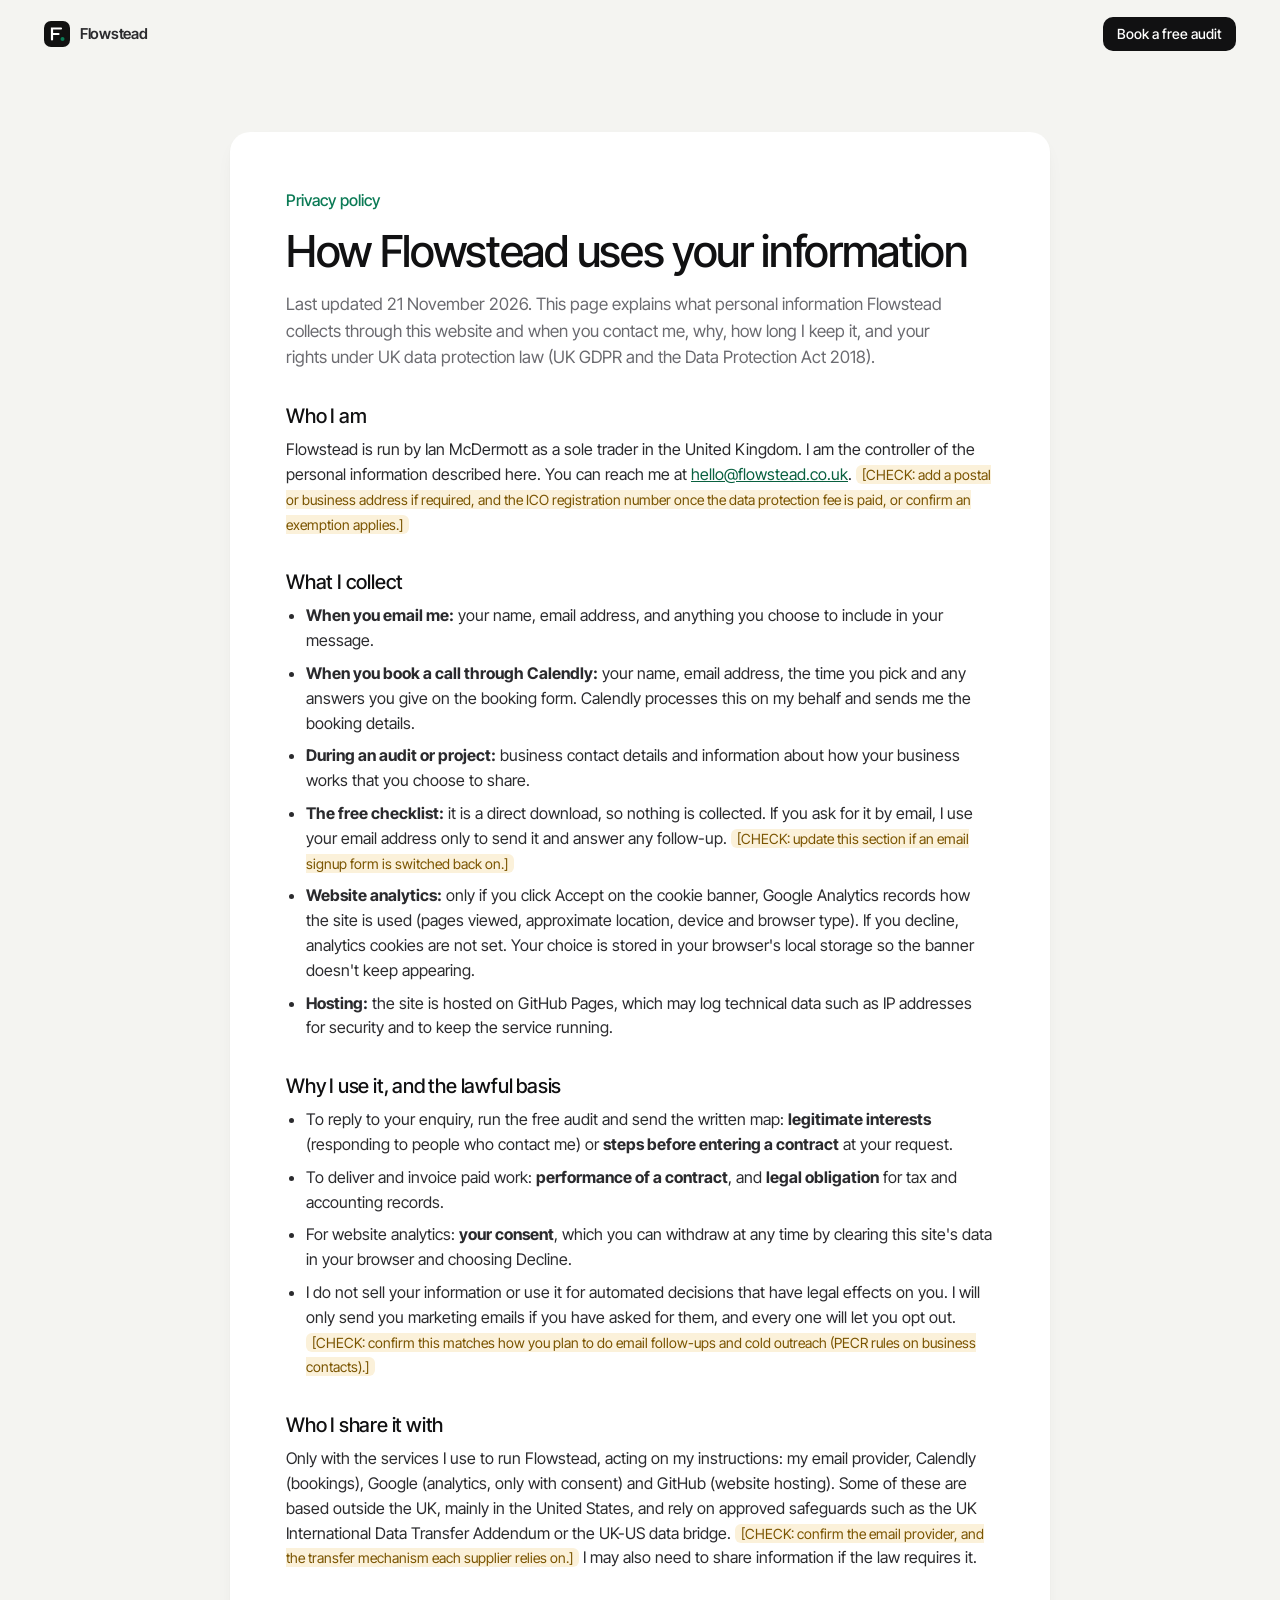
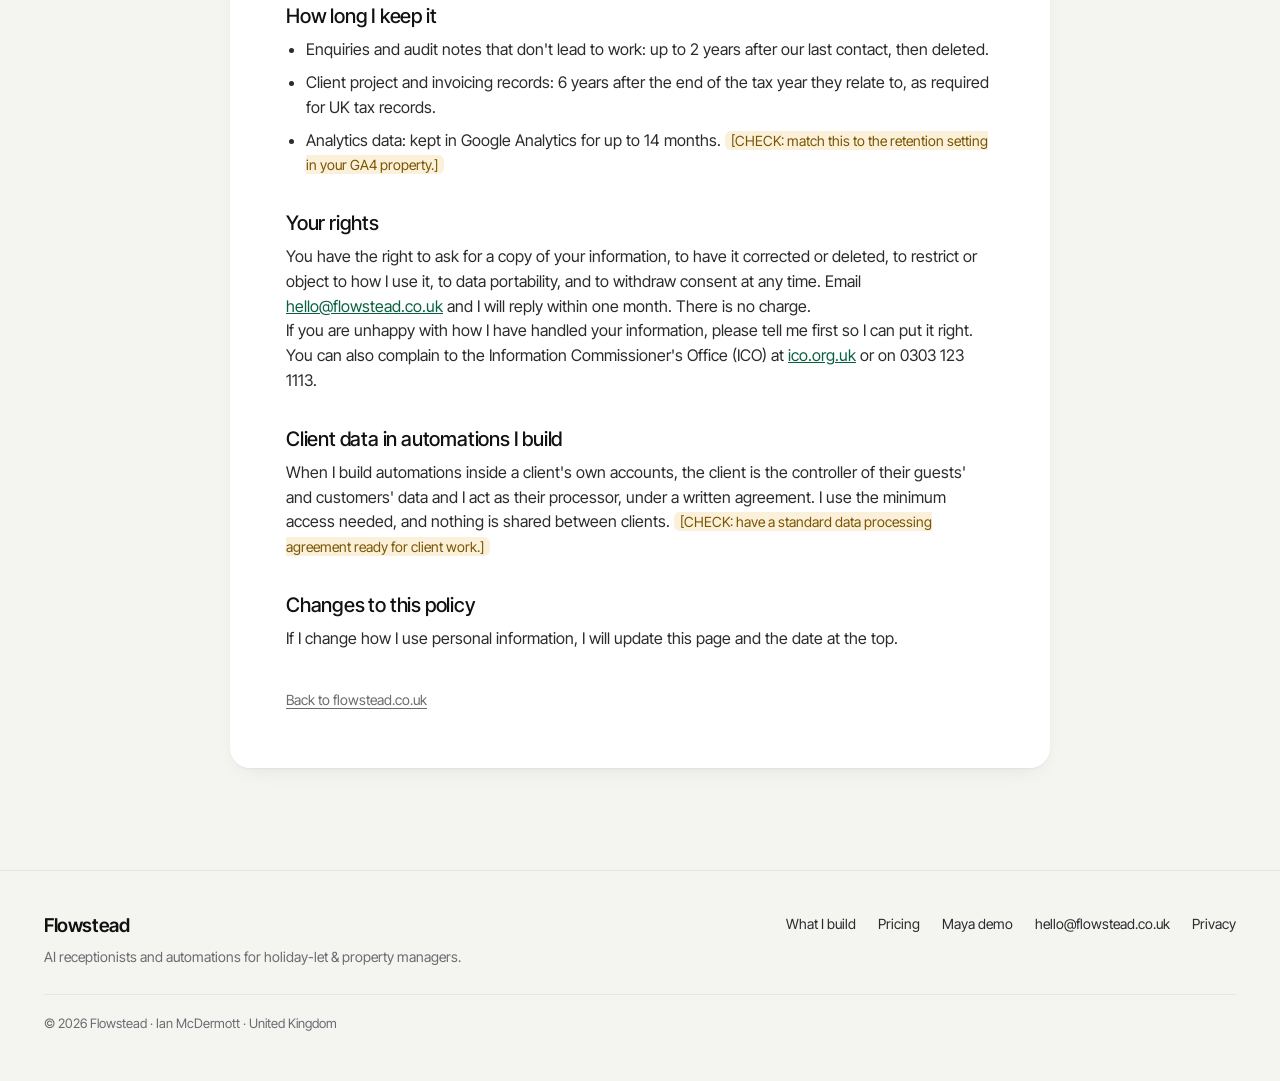
==== privacy.html @ 31de41bb "Add privacy page, crawl files, and checklist download CTA. Replace the broken checklist form with a " ====
<!DOCTYPE html>
<html lang="en-GB">
<head>
<meta charset="utf-8">
<meta name="viewport" content="width=device-width, initial-scale=1">
<title>Privacy policy · Flowstead</title>
<meta name="description" content="How Flowstead collects, uses and looks after personal information, and your rights under UK GDPR.">
<link rel="canonical" href="https://flowstead.co.uk/privacy.html">
<link rel="icon" type="image/svg+xml" href="favicon.svg">
<link rel="icon" type="image/png" sizes="32x32" href="favicon-32x32.png">
<link rel="icon" href="favicon.ico" sizes="48x48">
<link rel="apple-touch-icon" href="favicon-180x180.png">
<meta name="theme-color" content="#F4F4F1">
<link rel="preload" href="fonts/InterTight.woff2" as="font" type="font/woff2" crossorigin>
<link rel="stylesheet" href="fonts/fonts.css">
<link rel="stylesheet" href="styles.css">
</head>
<body>
<a class="skip" href="#main">Skip to content</a>

<header class="nav" id="top">
  <div class="wrap nav-row">
    <a class="logo" href="/" aria-label="Flowstead home">
      <svg width="26" height="26" viewBox="0 0 26 26" aria-hidden="true"><rect width="26" height="26" rx="7" fill="#111"/><path d="M8 18.5V7.5h9M8 13h6.5" stroke="#fff" stroke-width="2.2" fill="none" stroke-linecap="round"/><circle cx="18.5" cy="18" r="2" fill="#0B7A55"/></svg>
      Flowstead
    </a>
    <a class="btn btn-dark btn-sm" href="/#audit">Book a free audit</a>
  </div>
</header>

<main id="main">
<section class="section legal-section">
  <div class="wrap">
    <article class="card legal">
      <p class="kicker">Privacy policy</p>
      <h1>How Flowstead uses your information</h1>
      <p class="sub">Last updated 21 November 2026. This page explains what personal information Flowstead collects through this website and when you contact me, why, how long I keep it, and your rights under UK data protection law (UK GDPR and the Data Protection Act 2018).</p>

      <h2>Who I am</h2>
      <p>Flowstead is run by Ian McDermott as a sole trader in the United Kingdom. I am the controller of the personal information described here. You can reach me at <a href="mailto:hello@flowstead.co.uk">hello@flowstead.co.uk</a>. <span class="check">[CHECK: add a postal or business address if required, and the ICO registration number once the data protection fee is paid, or confirm an exemption applies.]</span></p>

      <h2>What I collect</h2>
      <ul>
        <li><b>When you email me:</b> your name, email address, and anything you choose to include in your message.</li>
        <li><b>When you book a call through Calendly:</b> your name, email address, the time you pick and any answers you give on the booking form. Calendly processes this on my behalf and sends me the booking details.</li>
        <li><b>During an audit or project:</b> business contact details and information about how your business works that you choose to share.</li>
        <li><b>The free checklist:</b> it is a direct download, so nothing is collected. If you ask for it by email, I use your email address only to send it and answer any follow-up. <span class="check">[CHECK: update this section if an email signup form is switched back on.]</span></li>
        <li><b>Website analytics:</b> only if you click Accept on the cookie banner, Google Analytics records how the site is used (pages viewed, approximate location, device and browser type). If you decline, analytics cookies are not set. Your choice is stored in your browser's local storage so the banner doesn't keep appearing.</li>
        <li><b>Hosting:</b> the site is hosted on GitHub Pages, which may log technical data such as IP addresses for security and to keep the service running.</li>
      </ul>

      <h2>Why I use it, and the lawful basis</h2>
      <ul>
        <li>To reply to your enquiry, run the free audit and send the written map: <b>legitimate interests</b> (responding to people who contact me) or <b>steps before entering a contract</b> at your request.</li>
        <li>To deliver and invoice paid work: <b>performance of a contract</b>, and <b>legal obligation</b> for tax and accounting records.</li>
        <li>For website analytics: <b>your consent</b>, which you can withdraw at any time by clearing this site's data in your browser and choosing Decline.</li>
        <li>I do not sell your information or use it for automated decisions that have legal effects on you. I will only send you marketing emails if you have asked for them, and every one will let you opt out. <span class="check">[CHECK: confirm this matches how you plan to do email follow-ups and cold outreach (PECR rules on business contacts).]</span></li>
      </ul>

      <h2>Who I share it with</h2>
      <p>Only with the services I use to run Flowstead, acting on my instructions: my email provider, Calendly (bookings), Google (analytics, only with consent) and GitHub (website hosting). Some of these are based outside the UK, mainly in the United States, and rely on approved safeguards such as the UK International Data Transfer Addendum or the UK-US data bridge. <span class="check">[CHECK: confirm the email provider, and the transfer mechanism each supplier relies on.]</span> I may also need to share information if the law requires it.</p>

      <h2>How long I keep it</h2>
      <ul>
        <li>Enquiries and audit notes that don't lead to work: up to 2 years after our last contact, then deleted.</li>
        <li>Client project and invoicing records: 6 years after the end of the tax year they relate to, as required for UK tax records.</li>
        <li>Analytics data: kept in Google Analytics for up to 14 months. <span class="check">[CHECK: match this to the retention setting in your GA4 property.]</span></li>
      </ul>

      <h2>Your rights</h2>
      <p>You have the right to ask for a copy of your information, to have it corrected or deleted, to restrict or object to how I use it, to data portability, and to withdraw consent at any time. Email <a href="mailto:hello@flowstead.co.uk">hello@flowstead.co.uk</a> and I will reply within one month. There is no charge.</p>
      <p>If you are unhappy with how I have handled your information, please tell me first so I can put it right. You can also complain to the Information Commissioner's Office (ICO) at <a href="https://ico.org.uk/make-a-complaint/" rel="noopener">ico.org.uk</a> or on 0303 123 1113.</p>

      <h2>Client data in automations I build</h2>
      <p>When I build automations inside a client's own accounts, the client is the controller of their guests' and customers' data and I act as their processor, under a written agreement. I use the minimum access needed, and nothing is shared between clients. <span class="check">[CHECK: have a standard data processing agreement ready for client work.]</span></p>

      <h2>Changes to this policy</h2>
      <p>If I change how I use personal information, I will update this page and the date at the top.</p>

      <p class="legal-back"><a class="link" href="/">Back to flowstead.co.uk</a></p>
    </article>
  </div>
</section>
</main>

<footer class="footer">
  <div class="wrap footer-row">
    <div><a class="logo" href="/">Flowstead</a><p>AI receptionists and automations for holiday-let &amp; property managers.</p></div>
    <ul><li><a href="/#build">What I build</a></li><li><a href="/#pricing">Pricing</a></li><li><a href="/#maya">Maya demo</a></li><li><a href="mailto:hello@flowstead.co.uk">hello@flowstead.co.uk</a></li><li><a href="privacy.html" aria-current="page">Privacy</a></li></ul>
    <p class="copy">© 2026 Flowstead · Ian McDermott · United Kingdom</p>
  </div>
</footer>
</body>
</html>
---- fonts/fonts.css ----
@font-face{font-family:'Inter Tight';font-style:normal;font-weight:300 700;font-display:swap;src:url(InterTight.woff2) format('woff2');unicode-range:U+0000-00FF,U+0131,U+0152-0153,U+02BB-02BC,U+02C6,U+02DA,U+02DC,U+0304,U+0308,U+0329,U+2000-206F,U+20AC,U+2122,U+2191,U+2193,U+2212,U+2215,U+FEFF,U+FFFD;}
---- styles.css ----
/* Flowstead v3 — clean product UI. Inter Tight, soft grey canvas, white panels, one warm accent. */
:root{
  --bg:#F4F4F1; --card:#FFFFFF; --ink:#111112; --ink-2:#2B2B2E; --muted:#6B6B70; --faint:#9A9AA0;
  --line:#E6E6E1; --line-2:#EFEFEB; --soft:#F7F7F4;
  --accent:#0B7A55; --accent-d:#08603F; --accent-soft:#E3F2EA;
  --green:#1F9D55; --green-s:#E6F5EC; --amber:#D89400; --amber-s:#FBF1DA; --red:#E0443E; --red-s:#FCE8E7;
  --r:20px; --r-sm:12px;
  --shadow:0 1px 2px rgba(17,17,18,.04),0 8px 24px -12px rgba(17,17,18,.12);
  --font:"Inter Tight", ui-sans-serif, -apple-system, "Segoe UI", Roboto, Arial, sans-serif;
}
*{box-sizing:border-box}
html{scroll-behavior:smooth;-webkit-text-size-adjust:100%}
@media (prefers-reduced-motion:reduce){html{scroll-behavior:auto}}
body{margin:0;background:var(--bg);color:var(--ink);font:400 16px/1.55 var(--font);-webkit-font-smoothing:antialiased;overflow-x:hidden}
img{max-width:100%;display:block}
a{color:inherit}
:focus-visible{outline:2px solid var(--accent);outline-offset:3px;border-radius:6px}
.wrap{max-width:1240px;margin:0 auto;padding:0 24px}
.skip{position:absolute;left:-999px;top:8px;background:var(--ink);color:#fff;padding:8px 14px;border-radius:8px;z-index:99}
.skip:focus{left:8px}
.sr{position:absolute;width:1px;height:1px;overflow:hidden;clip:rect(0 0 0 0)}
.hp{position:absolute;left:-9999px}

/* type */
h1,h2,h3{margin:0;letter-spacing:-.03em;line-height:1.05;font-weight:500}
h1{font-size:clamp(40px,5.4vw,72px);letter-spacing:-.04em;line-height:1;text-wrap:balance}
h2{text-wrap:balance}
h2{font-size:clamp(30px,3.6vw,48px);max-width:18ch}
h3{font-size:20px;letter-spacing:-.015em;line-height:1.2}
p{margin:0}
.kicker{font-size:14px;font-weight:500;color:var(--accent);margin-bottom:14px}
.sub{color:var(--muted);font-size:17px;max-width:40em;margin-top:16px}
.lede{color:var(--muted);font-size:clamp(17px,1.4vw,19px);max-width:30em;margin-top:22px}
.head{margin-bottom:44px}
.head-left{margin-bottom:0}

/* dots, chips, statuses */
.dot{display:inline-block;width:8px;height:8px;border-radius:50%;flex:none}
.dot-green{background:var(--green)}.dot-amber{background:var(--amber)}.dot-red{background:var(--red)}
.chip{display:inline-flex;align-items:center;gap:7px;font-size:13px;font-weight:500;color:var(--ink-2);background:var(--soft);border:1px solid var(--line);border-radius:999px;padding:5px 11px;white-space:nowrap}
.chip-sm{font-size:12px;padding:3px 9px}
.chip-green{background:var(--green-s);border-color:transparent;color:#11643A}
.chip-dark{background:var(--ink);color:#fff;border-color:var(--ink)}
.st{display:inline-block;font-size:12px;font-weight:500;padding:3px 9px;border-radius:999px;white-space:nowrap}
.st-green{background:var(--green-s);color:#11643A}.st-amber{background:var(--amber-s);color:#7A5400}.st-red{background:var(--red-s);color:#A0201B}

/* buttons */
.btn{display:inline-flex;align-items:center;justify-content:center;gap:8px;font:500 15px/1 var(--font);padding:14px 20px;border-radius:12px;border:0;text-decoration:none;cursor:pointer;transition:background .15s,transform .15s;white-space:nowrap}
.btn-accent{background:var(--accent);color:#fff}
.btn-accent:hover{background:var(--accent-d)}
.btn-dark{background:var(--ink);color:#fff}
.btn-dark:hover{background:#333}
.btn-light{background:var(--card);color:var(--ink);box-shadow:inset 0 0 0 1px var(--line)}
.btn-light:hover{background:var(--soft)}
.btn-ghost{background:var(--soft);color:var(--ink);box-shadow:inset 0 0 0 1px var(--line)}
.btn-disabled{background:var(--soft);color:var(--faint);box-shadow:inset 0 0 0 1px var(--line);cursor:default}
.btn-sm{padding:10px 14px;font-size:14px;border-radius:10px}
.btn-xs{padding:8px 12px;font-size:13px;border-radius:9px}
.cta-row{display:flex;flex-wrap:wrap;gap:10px;margin-top:30px}
.link{font-size:14px;color:var(--muted);text-decoration:underline;text-underline-offset:3px}
.link:hover{color:var(--ink)}

/* nav */
.nav{position:sticky;top:0;z-index:30;background:rgba(244,244,241,.86);backdrop-filter:saturate(1.4) blur(12px)}
.nav-row{display:flex;align-items:center;justify-content:space-between;height:68px}
.logo{display:inline-flex;align-items:center;gap:10px;font-weight:600;font-size:19px;letter-spacing:-.02em;text-decoration:none}
.nav ul{list-style:none;margin:0;padding:0;display:flex;align-items:center;gap:28px}
.nav a:not(.btn){text-decoration:none;font-size:15px;color:var(--ink-2)}
.nav a:not(.btn):hover{color:var(--ink)}
.nav-toggle{display:none;font:500 14px var(--font);background:var(--card);border:1px solid var(--line);border-radius:10px;padding:9px 14px;color:var(--ink)}
@media (max-width:920px){
  .nav-toggle{display:block}
  .nav ul{display:none;position:absolute;left:12px;right:12px;top:64px;flex-direction:column;align-items:stretch;gap:0;background:var(--card);border:1px solid var(--line);border-radius:16px;padding:8px;box-shadow:var(--shadow)}
  .nav ul.open{display:flex}
  .nav li a:not(.btn){display:block;padding:13px 12px;border-radius:10px}
  .nav li a:not(.btn):hover{background:var(--soft)}
  .nav-cta-li{padding:8px 4px 4px}
  .nav-cta-li .btn{width:100%}
}

/* hero: split billboard */
.hero{padding:8px 0 28px}
.hero-shell{display:grid;grid-template-columns:1fr 1fr;gap:0;background:var(--card);border-radius:28px;overflow:hidden;box-shadow:var(--shadow);padding:0;max-width:1240px;margin:0 auto}
.hero-shell.wrap{padding:0}
@media (max-width:1288px){.hero-shell{margin:0 24px}}
.hero-copy{padding:clamp(36px,5vw,72px);display:flex;flex-direction:column;justify-content:center}
.eyebrow{display:inline-flex;align-items:center;gap:9px;font-size:14px;color:var(--ink-2);margin-bottom:26px}
.proof-line{margin-top:28px;font-size:14px;color:var(--faint);padding-top:18px;border-top:1px solid var(--line-2);max-width:30em}
.hero-stage{position:relative;background:var(--accent);padding:48px 40px 56px 56px;min-height:600px;display:flex;align-items:center}
.panel{background:var(--card);border-radius:var(--r);box-shadow:0 2px 4px rgba(0,0,0,.05),0 24px 48px -20px rgba(70,20,0,.35)}
.approvals{width:100%;max-width:370px;padding:18px}
.panel-head{display:flex;justify-content:space-between;align-items:flex-start;gap:12px;margin-bottom:12px}
.panel-kicker{font-size:12px;color:var(--faint);margin-bottom:3px}
.panel-title{font-size:20px;letter-spacing:-.02em}
.queue{list-style:none;margin:0;padding:0;border:1px solid var(--line-2);border-radius:14px;overflow:hidden}
.queue li{display:flex;justify-content:space-between;align-items:center;gap:12px;padding:11px 13px;border-top:1px solid var(--line-2)}
.queue li:first-child{border-top:0;background:var(--soft)}
.queue b{display:block;font-size:14px;font-weight:500}
.queue small{display:block;font-size:12px;color:var(--faint)}
.row-r{display:inline-flex;align-items:center;gap:8px;font-size:13px;font-weight:500;color:var(--ink-2);white-space:nowrap}
.draft{margin-top:12px;background:var(--soft);border-radius:14px;padding:13px}
.draft-label{font-size:12px;color:var(--faint);margin-bottom:6px}
.draft p:not(.draft-label){font-size:14px;color:var(--ink-2)}
.draft-actions,.ui-actions{display:flex;gap:8px;margin-top:12px}
.float-call{position:absolute;right:24px;bottom:18px;width:214px;padding:14px}
.mini-head{display:flex;gap:10px;align-items:center;margin-bottom:10px}
.mini-head b{display:block;font-size:14px;font-weight:500}
.mini-head small{display:block;font-size:12px;color:var(--faint)}
.avatar-m{width:32px;height:32px;border-radius:10px;background:var(--ink);color:#fff;display:grid;place-items:center;font-weight:600;font-size:14px}
.mini-line{font-size:14px;font-weight:500}
.mini-sub{font-size:13px;color:var(--muted);margin-bottom:10px}
.pill-stat{position:absolute;top:36px;right:28px;background:var(--card);border-radius:999px;padding:8px 14px;font-size:13px;color:var(--ink-2);box-shadow:0 8px 24px -10px rgba(70,20,0,.4)}
.pill-stat b{font-weight:600;color:var(--ink)}

/* stats */
.stats{padding:0 0 24px}
.stat-grid{list-style:none;margin:0;padding:0;display:grid;grid-template-columns:repeat(4,1fr);gap:14px}
.card{background:var(--card);border-radius:var(--r);box-shadow:var(--shadow)}
.stat-grid li{padding:24px}
.stat-grid b{display:block;font-size:clamp(32px,3.4vw,44px);font-weight:500;letter-spacing:-.04em;line-height:1;margin-bottom:14px}
.stat-grid span{display:block;font-weight:500}
.stat-grid small{display:block;color:var(--muted);font-size:14px}
.tools{margin-top:22px;color:var(--muted);font-size:14px;line-height:1.8;text-align:center}
.tools span{color:var(--ink);font-weight:500;margin-right:8px}

/* sections */
.section{padding:clamp(64px,8vw,112px) 0}
.tint{background:#ECECE8}
.tag-line{font-size:13px;font-weight:500;color:var(--accent);margin-bottom:8px}

/* show grid */
.show-grid{display:grid;grid-template-columns:1fr 1fr;gap:16px}
.show{padding:28px;display:flex;flex-direction:column;gap:24px}
.show-copy h3{font-size:24px;letter-spacing:-.025em;max-width:20ch}
.show-copy p:last-child{color:var(--muted);margin-top:10px;max-width:34em}
.ui{background:var(--soft);border:1px solid var(--line-2);border-radius:16px;padding:14px;margin-top:auto}
.ui-bar{display:flex;justify-content:space-between;align-items:center;gap:10px;font-size:13px;color:var(--muted);margin-bottom:10px}
.ui-table{width:100%;border-collapse:separate;border-spacing:0;background:var(--card);border-radius:12px;overflow:hidden;font-size:14px;box-shadow:inset 0 0 0 1px var(--line-2)}
.ui-table th{text-align:left;font-weight:500;font-size:12px;color:var(--faint);padding:10px 12px;border-bottom:1px solid var(--line-2)}
.ui-table td{padding:11px 12px;border-bottom:1px solid var(--line-2)}
.ui-table tr:last-child td{border-bottom:0}
.ui-table td:last-child,.ui-table th:last-child{text-align:right}
.calls{list-style:none;margin:0;padding:0;background:var(--card);border-radius:12px;box-shadow:inset 0 0 0 1px var(--line-2)}
.calls li{display:grid;grid-template-columns:48px 1fr auto;gap:10px;align-items:center;padding:10px 12px;border-top:1px solid var(--line-2)}
.calls li:first-child{border-top:0}
.ci{font-size:12px;color:var(--faint);font-variant-numeric:tabular-nums}
.calls b{display:block;font-size:14px;font-weight:500}
.calls small{display:block;font-size:12px;color:var(--faint)}
.alert{display:flex;gap:12px;align-items:center;background:var(--card);border-radius:12px;padding:12px;box-shadow:inset 0 0 0 1px var(--line-2)}
.alert-ic{width:36px;height:36px;border-radius:10px;background:var(--amber-s);color:#8A5E00;display:grid;place-items:center;flex:none}
.alert b{display:block;font-size:14px;font-weight:500}
.alert small{display:block;font-size:12px;color:var(--faint)}
.kpis{display:grid;grid-template-columns:repeat(3,1fr);gap:8px;margin-top:8px}
.kpis div{background:var(--card);border-radius:12px;padding:12px;box-shadow:inset 0 0 0 1px var(--line-2)}
.kpis small{display:block;font-size:12px;color:var(--faint)}
.kpis b{display:block;font-size:22px;font-weight:500;letter-spacing:-.02em;margin-top:2px}
.kpis .acc{color:var(--accent-d)}
.photos{display:grid;grid-template-columns:repeat(4,1fr);gap:8px}
.ph{margin:0;background:var(--card);border-radius:12px;padding:8px;box-shadow:inset 0 0 0 1px var(--line-2)}
.ph svg{width:100%;height:auto;background:#E9E9E4;border-radius:8px;fill:#C9C9C2;padding:6px}
.ph.bad svg{background:var(--red-s);fill:#E8A9A6;box-shadow:inset 0 0 0 2px var(--red)}
.ph figcaption{font-size:12px;font-weight:500;margin-top:7px;display:flex;flex-direction:column;gap:4px;align-items:flex-start}
.ph .st{font-size:11px;padding:2px 7px}

.mini-grid{display:grid;grid-template-columns:1fr 1fr;gap:16px;margin-top:16px}
.mini{padding:24px}
.mini>p:last-child{color:var(--muted);margin-top:14px}
.flow{display:flex;flex-wrap:wrap;align-items:center;gap:8px;margin-top:6px}
.node{font-size:13px;font-weight:500;background:var(--soft);border:1px solid var(--line);border-radius:10px;padding:8px 11px}
.node-acc{background:var(--accent-soft);border-color:#B5DCC7;color:#075236}
.arrow{width:16px;height:1px;background:var(--faint);position:relative}
.arrow::after{content:"";position:absolute;right:0;top:-3px;border:3.5px solid transparent;border-left:5px solid var(--faint);border-right:0}
.owner{background:var(--soft);border:1px solid var(--line-2);border-radius:14px;padding:12px 14px;margin-top:6px}
.owner-row{display:flex;justify-content:space-between;gap:8px;align-items:center;font-size:14px}
.owner-row b{font-weight:500}
.owner-kpis{display:flex;flex-wrap:wrap;gap:6px 18px;margin-top:8px;font-size:13px;color:var(--muted)}
.owner-kpis b{color:var(--ink);font-weight:500}

/* steps */
.steps{list-style:none;margin:0;padding:0;display:grid;grid-template-columns:repeat(5,1fr);gap:12px}
.steps li{padding:22px}
.num{width:30px;height:30px;border-radius:9px;background:var(--ink);color:#fff;display:grid;place-items:center;font-size:14px;font-weight:600;margin-bottom:18px}
.steps b{display:block;font-weight:500;font-size:17px;margin-bottom:6px}
.steps p{color:var(--muted);font-size:15px}
.note-line{display:flex;align-items:center;gap:10px;margin-top:22px;font-size:15px;color:var(--ink-2)}

/* maya */
.maya-grid{display:grid;grid-template-columns:.9fr 1.1fr;gap:56px;align-items:center}
.checks{list-style:none;padding:0;margin:22px 0 0}
.checks li{position:relative;padding-left:30px;margin:10px 0;color:var(--ink-2)}
.checks li::before{content:"";position:absolute;left:0;top:2px;width:20px;height:20px;border-radius:6px;background:var(--green-s)}
.checks li::after{content:"";position:absolute;left:7px;top:6px;width:5px;height:9px;border:solid var(--green);border-width:0 2px 2px 0;transform:rotate(45deg)}
.call-panel{padding:22px;box-shadow:var(--shadow)}
.timeline{list-style:none;margin:6px 0 0;padding:0}
.timeline li{display:grid;grid-template-columns:72px 1fr;gap:12px;padding:10px 0;border-top:1px solid var(--line-2);font-size:15px}
.timeline li:first-child{border-top:0}
.who{font-size:12px;font-weight:500;color:var(--faint);padding-top:2px}
.who-m{color:var(--ink)}
.who-a{color:var(--green)}
.timeline .act p{color:#11643A}
.sheet{margin-top:14px;border:1px solid var(--line);border-radius:12px;overflow:auto}
.sheet-bar{font-size:12px;color:var(--muted);background:var(--soft);padding:8px 12px;border-bottom:1px solid var(--line)}
.sheet table{width:100%;border-collapse:collapse;font-size:13px;min-width:420px}
.sheet th,.sheet td{text-align:left;padding:8px 12px;border-right:1px solid var(--line-2)}
.sheet th{font-weight:500;color:var(--faint);font-size:12px;border-bottom:1px solid var(--line-2)}
.sheet td{background:#FFFBEA}

/* results */
.case-grid{display:grid;grid-template-columns:1fr 1fr;gap:16px}
.case{padding:26px}
.case h3{font-size:22px;letter-spacing:-.02em;max-width:22ch}
.ba{display:grid;grid-template-columns:1fr auto 1fr;gap:12px;align-items:center;margin-top:20px}
.ba>div{background:var(--soft);border-radius:14px;padding:14px}
.ba>div:last-child{background:var(--green-s)}
.ba small{display:block;font-size:12px;color:var(--faint)}
.ba b{display:block;font-size:28px;font-weight:500;letter-spacing:-.03em;line-height:1.15;margin:4px 0 2px}
.ba>div:last-child b{color:#11643A}
.ba span{display:block;font-size:13px;color:var(--muted)}
.ba-arrow{color:var(--faint);font-size:18px}
.case-foot{margin-top:14px;font-size:14px;color:var(--muted)}

/* calc */
.calc-grid{display:grid;grid-template-columns:.8fr 1.2fr;gap:56px;align-items:center}
.calc{padding:28px}
.calc label{display:flex;justify-content:space-between;gap:16px;align-items:baseline;font-size:15px;color:var(--ink-2)}
.calc output{font-weight:600;font-size:17px;color:var(--ink);font-variant-numeric:tabular-nums}
.calc input[type=range]{-webkit-appearance:none;appearance:none;width:100%;height:28px;background:transparent;margin:8px 0 18px}
.calc input[type=range]::-webkit-slider-runnable-track{height:6px;border-radius:6px;background:var(--line)}
.calc input[type=range]::-moz-range-track{height:6px;border-radius:6px;background:var(--line)}
.calc input[type=range]::-webkit-slider-thumb{-webkit-appearance:none;width:22px;height:22px;border-radius:50%;background:#fff;border:2px solid var(--ink);margin-top:-8px}
.calc input[type=range]::-moz-range-thumb{width:18px;height:18px;border-radius:50%;background:#fff;border:2px solid var(--ink)}
.calc-out{display:grid;grid-template-columns:repeat(3,1fr);gap:10px;margin-top:6px}
.calc-out div{background:var(--soft);border-radius:14px;padding:14px}
.calc-out div:nth-child(2){background:var(--ink);color:#fff}
.calc-out div:nth-child(2) small{color:#B9B9BE}
.calc-out small{display:block;font-size:12px;color:var(--faint)}
.calc-out b{display:block;font-size:28px;font-weight:500;letter-spacing:-.03em;margin-top:4px}

/* pricing */
.tabs{display:inline-flex;flex-wrap:wrap;gap:4px;background:var(--card);border-radius:14px;padding:5px;box-shadow:var(--shadow);margin-bottom:18px}
.tabs button{font:500 15px var(--font);border:0;background:none;color:var(--muted);padding:10px 16px;border-radius:10px;cursor:pointer}
.tabs button[aria-selected=true]{background:var(--ink);color:#fff}
.price-grid{display:grid;grid-template-columns:repeat(3,1fr);gap:16px}
.price{padding:26px;display:flex;flex-direction:column}
.pick{box-shadow:0 0 0 2px var(--ink),var(--shadow)}
.pick-row{display:flex;justify-content:space-between;align-items:center;gap:10px}
.amt{font-size:52px;font-weight:500;letter-spacing:-.045em;line-height:1;margin:18px 0 12px}
.pd{color:var(--muted)}
.price ul{list-style:none;margin:20px 0 0;padding:16px 0 0;border-top:1px solid var(--line-2)}
.price li{position:relative;padding-left:26px;margin:8px 0;font-size:15px}
.price li::before{content:"";position:absolute;left:4px;top:5px;width:5px;height:9px;border:solid var(--green);border-width:0 2px 2px 0;transform:rotate(45deg)}
.extras{display:grid;grid-template-columns:repeat(3,1fr);gap:16px;margin-top:16px}
.extra{padding:22px 24px;display:flex;justify-content:space-between;gap:16px;align-items:flex-start}
.extra h3{font-size:17px}
.extra p{color:var(--muted);font-size:14px;margin-top:6px}
.amt-sm{font-size:26px;font-weight:500;letter-spacing:-.03em;white-space:nowrap;text-align:right;line-height:1.1}
.amt-sm small{font-size:13px;color:var(--muted);font-weight:400;letter-spacing:0}
.facts{display:grid;grid-template-columns:repeat(4,1fr);margin:16px 0 0;padding:6px}
.facts div{padding:16px 18px;border-left:1px solid var(--line-2)}
.facts div:first-child{border-left:0}
.facts dt{font-size:12px;color:var(--faint);margin-bottom:4px}
.facts dd{margin:0;font-size:14px;font-weight:500}

/* about */
.about-grid{display:grid;grid-template-columns:380px 1fr;gap:56px;align-items:center}
.about-photo{margin:0;padding:10px;overflow:hidden}
.about-photo img{border-radius:14px;width:100%;height:auto}
.about-photo figcaption{display:flex;flex-direction:column;padding:14px 8px 6px}
.about-photo b{font-weight:500}
.about-photo span{font-size:14px;color:var(--muted)}
.chips{list-style:none;padding:0;margin:22px 0 0;display:flex;flex-wrap:wrap;gap:8px}
.chips li{font-size:13px;font-weight:500;background:var(--card);border:1px solid var(--line);border-radius:999px;padding:6px 12px}

/* faq */
.faq-grid{display:grid;grid-template-columns:.7fr 1.3fr;gap:56px;align-items:start}
.faq{padding:6px 24px}
details{border-top:1px solid var(--line-2)}
details:first-child{border-top:0}
summary{cursor:pointer;list-style:none;display:flex;justify-content:space-between;gap:16px;padding:20px 0;font-weight:500;font-size:17px}
summary::-webkit-details-marker{display:none}
summary::after{content:"";flex:none;width:10px;height:10px;margin-top:5px;border:solid var(--muted);border-width:0 2px 2px 0;transform:rotate(45deg);transition:transform .2s}
details[open] summary::after{transform:rotate(-135deg);margin-top:9px}
details p{color:var(--muted);padding:0 0 20px;max-width:40em}

/* book */
.book{display:grid;grid-template-columns:1.2fr .8fr;gap:40px;padding:clamp(28px,4vw,48px);align-items:center}
.book-box{background:var(--soft);border:1px solid var(--line-2);border-radius:18px;padding:22px;display:flex;flex-direction:column;align-items:flex-start;gap:14px}
.book-box.loaded{grid-column:1/-1;background:none;border:0;padding:0}
.slot-preview{width:100%}
.slots{display:grid;grid-template-columns:1fr 1fr;gap:8px;margin-top:6px}
.slots span{background:var(--card);border:1px solid var(--line);border-radius:10px;padding:10px;font-size:14px;text-align:center}
.slots .on{background:var(--ink);color:#fff;border-color:var(--ink)}
.book-box .btn{width:100%}
.calendly-inline-widget{width:100%;min-width:280px;height:700px;border-radius:14px;overflow:hidden;background:#fff}
.magnet{margin-top:16px;padding:24px 28px;display:grid;grid-template-columns:1fr 1.1fr;gap:24px;align-items:center}
.magnet p{color:var(--muted);margin-top:4px}
.magnet form{display:flex;flex-wrap:wrap;gap:10px}
.magnet input[type=email]{flex:1;min-width:220px;font:16px var(--font);padding:13px 14px;border-radius:12px;border:1px solid var(--line);background:var(--soft);color:var(--ink)}
.magnet input[type=email]:focus{outline:2px solid var(--accent);outline-offset:1px;background:#fff}
.magnet-cta{display:flex;flex-wrap:wrap;align-items:center;gap:12px 18px}
.form-msg{flex-basis:100%;font-size:14px;color:var(--muted);min-height:1em}
.form-msg a{color:var(--accent-d)}

/* footer */
.footer{padding:40px 0 48px;border-top:1px solid var(--line)}
.footer-row{display:grid;grid-template-columns:1.4fr 1fr;gap:20px}
.footer p{color:var(--muted);font-size:14px;margin-top:6px}
.footer ul{list-style:none;margin:0;padding:0;display:flex;flex-wrap:wrap;gap:10px 22px;justify-content:flex-end}
.footer ul a{text-decoration:none;font-size:14px;color:var(--ink-2)}
.copy{grid-column:1/-1;padding-top:18px;border-top:1px solid var(--line);font-size:13px!important}

/* consent */
.consent{position:fixed;left:16px;right:16px;bottom:16px;z-index:50;max-width:600px;margin:0 auto;background:var(--card);border-radius:16px;padding:16px;display:flex;flex-wrap:wrap;gap:12px;align-items:center;justify-content:space-between;box-shadow:0 20px 40px -16px rgba(0,0,0,.3)}
.consent[hidden]{display:none}
.consent p{font-size:14px;color:var(--muted);flex:1;min-width:220px}
.consent div{display:flex;gap:8px}
@media (max-width:600px){.consent{left:10px;right:10px;bottom:10px;padding:12px 14px;gap:10px;border-radius:14px}.consent p{font-size:13px;line-height:1.4;min-width:0;flex-basis:100%}.consent div{width:100%}.consent div .btn,.consent div button{flex:1;padding:10px 12px}}

/* responsive */
@media (max-width:1080px){
  .steps{grid-template-columns:repeat(3,1fr)}
  .facts{grid-template-columns:1fr 1fr}
  .facts div:nth-child(3){border-left:0}
  .extras{grid-template-columns:1fr}
}
@media (max-width:920px){
  .hero-shell{grid-template-columns:1fr}
  .hero-stage{min-height:0;padding:40px 24px 120px;justify-content:center}
  .float-call{right:20px;bottom:24px}
  .pill-stat{top:16px;right:16px}
  .stat-grid{grid-template-columns:1fr 1fr}
  .show-grid,.mini-grid,.case-grid{grid-template-columns:1fr}
  .maya-grid,.calc-grid,.faq-grid,.about-grid{grid-template-columns:1fr;gap:32px}
  .about-photo{max-width:360px}
  .price-grid{grid-template-columns:1fr}
  .book{grid-template-columns:1fr}
  .magnet{grid-template-columns:1fr}
}
@media (max-width:600px){
  .wrap{padding:0 16px}
  .hero-shell{margin:0 12px;border-radius:22px}
  .hero-copy{padding:30px 22px 34px}
  .hero-stage{padding:56px 14px 150px}
  .approvals{padding:14px}
  .queue li:nth-child(n+4){display:none}
  .float-call{left:14px;right:auto;bottom:18px;width:auto;max-width:calc(100% - 28px)}
  .pill-stat{left:14px;right:auto;top:14px}
  .cta-row .btn{width:100%}
  .stat-grid li{padding:18px}
  .steps{grid-template-columns:1fr}
  .steps li{display:grid;grid-template-columns:44px 1fr;column-gap:10px;padding:18px}
  .num{grid-row:1/3;margin:0}
  .photos{grid-template-columns:1fr 1fr}
  .show{padding:20px}
  .ui-table th:nth-child(2),.ui-table td:nth-child(2){display:none}
  .kpis b{font-size:18px}
  .ba{grid-template-columns:1fr;gap:8px}
  .ba-arrow{display:none}
  .calc-out{grid-template-columns:1fr}
  .facts{grid-template-columns:1fr}
  .facts div{border-left:0;border-top:1px solid var(--line-2)}
  .facts div:first-child{border-top:0}
  .timeline li{grid-template-columns:1fr;gap:2px}
  .footer-row{grid-template-columns:1fr}
  .footer ul{justify-content:flex-start}
  .tabs{display:flex}
  .tabs button{flex:1 1 auto;padding:10px}
}
.maya-grid>*,.show-grid>*,.case-grid>*,.calc-grid>*,.faq-grid>*,.about-grid>*,.book>*,.magnet>*,.hero-shell>*,.mini-grid>*{min-width:0}
@media (max-width:600px){.btn{white-space:normal;text-align:center}}
.slot-facts{list-style:none;margin:8px 0 0;padding:0;display:grid;grid-template-columns:1fr 1fr;gap:8px}
.slot-facts li{background:var(--card);border:1px solid var(--line);border-radius:12px;padding:12px}
.slot-facts b{display:block;font-weight:500;font-size:15px}
.slot-facts span{font-size:13px;color:var(--muted)}

/* Privacy / legal page */
.legal-section{padding-top:clamp(32px,5vw,64px)}
.legal{max-width:820px;margin:0 auto;padding:clamp(24px,5vw,56px)}
.legal h1{font-size:clamp(30px,4vw,44px);line-height:1.1;letter-spacing:-.03em;margin:0}
.legal h2{max-width:none;font-size:20px;letter-spacing:-.01em;margin:36px 0 10px}
.legal p,.legal li{color:var(--ink-2);font-size:16px}
.legal ul{padding-left:20px;margin:0}
.legal li{margin:8px 0}
.legal a:not(.link){color:var(--accent-d)}
.legal .check{background:var(--amber-s);color:#7a5400;border-radius:6px;padding:1px 6px;font-size:14px}
.legal-back{margin-top:36px}
.legal p.kicker{color:var(--accent)}
.legal p.sub{color:var(--muted);font-size:17px}
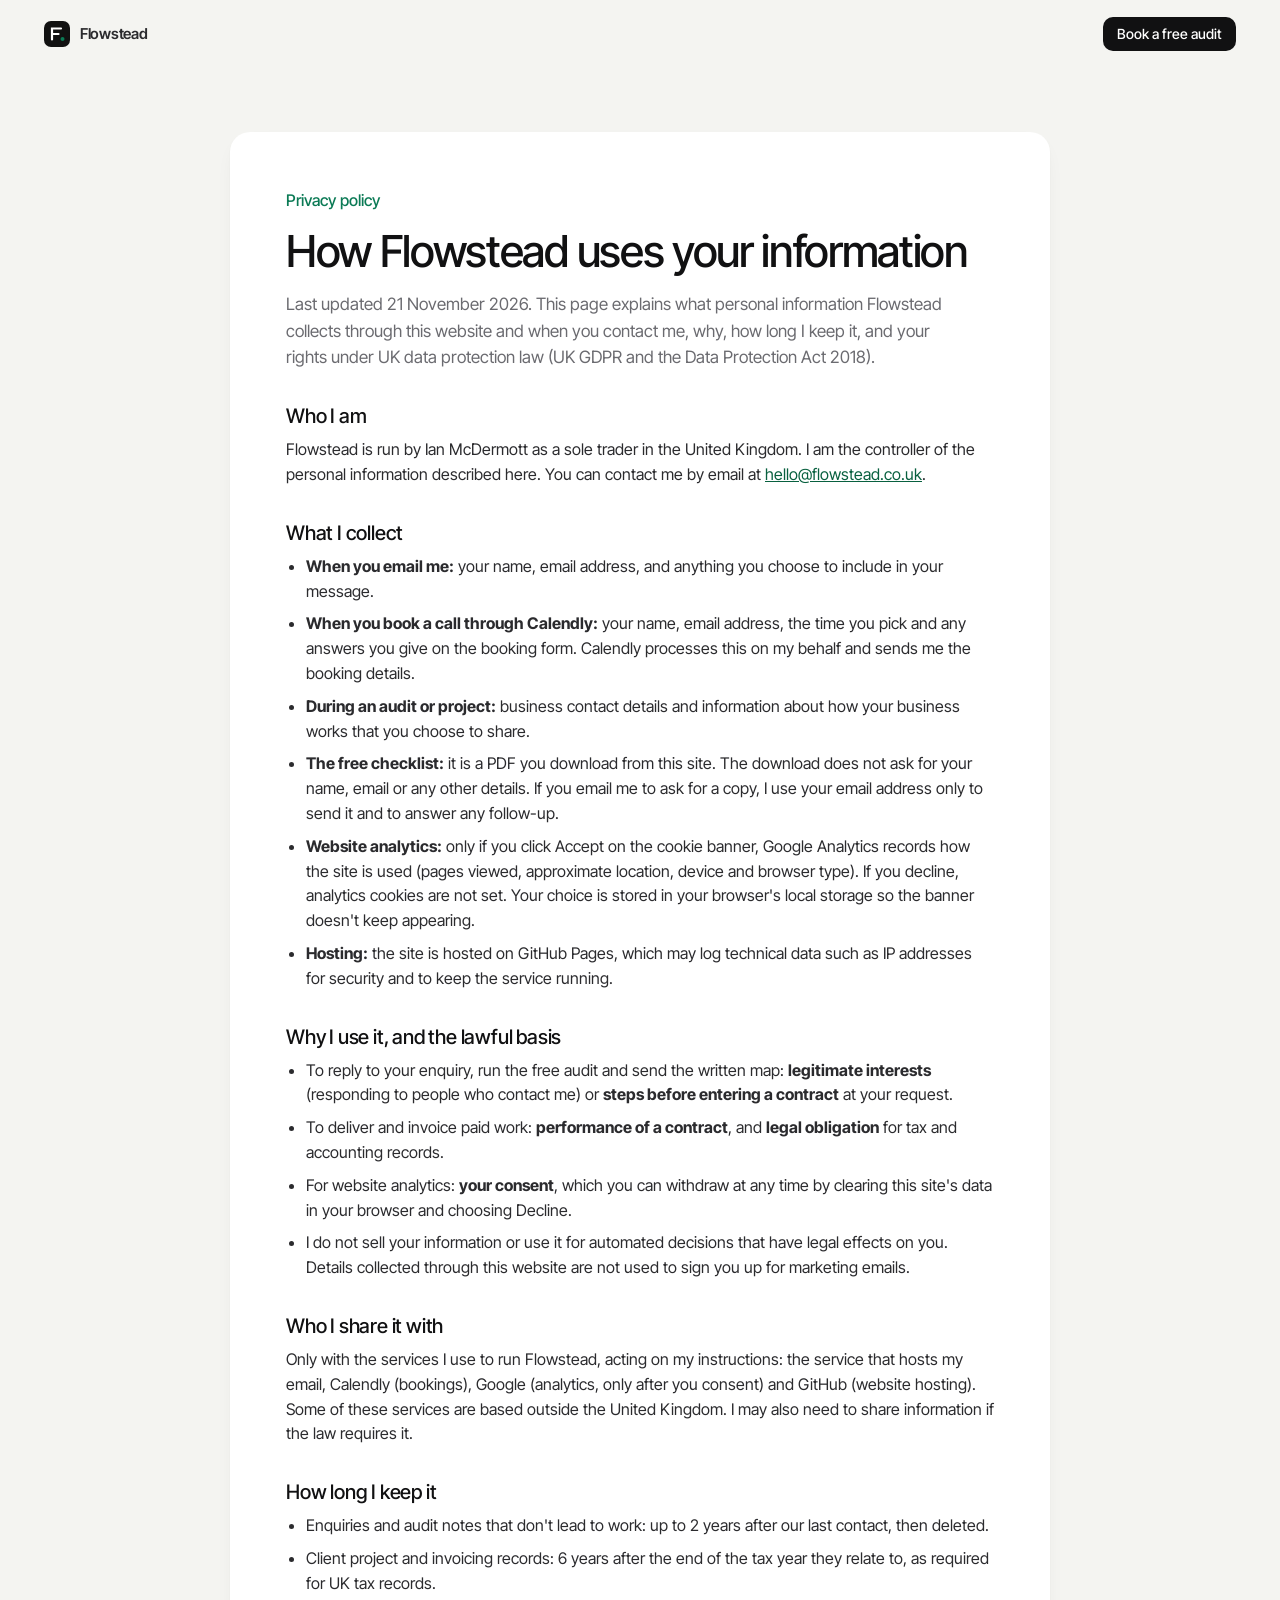
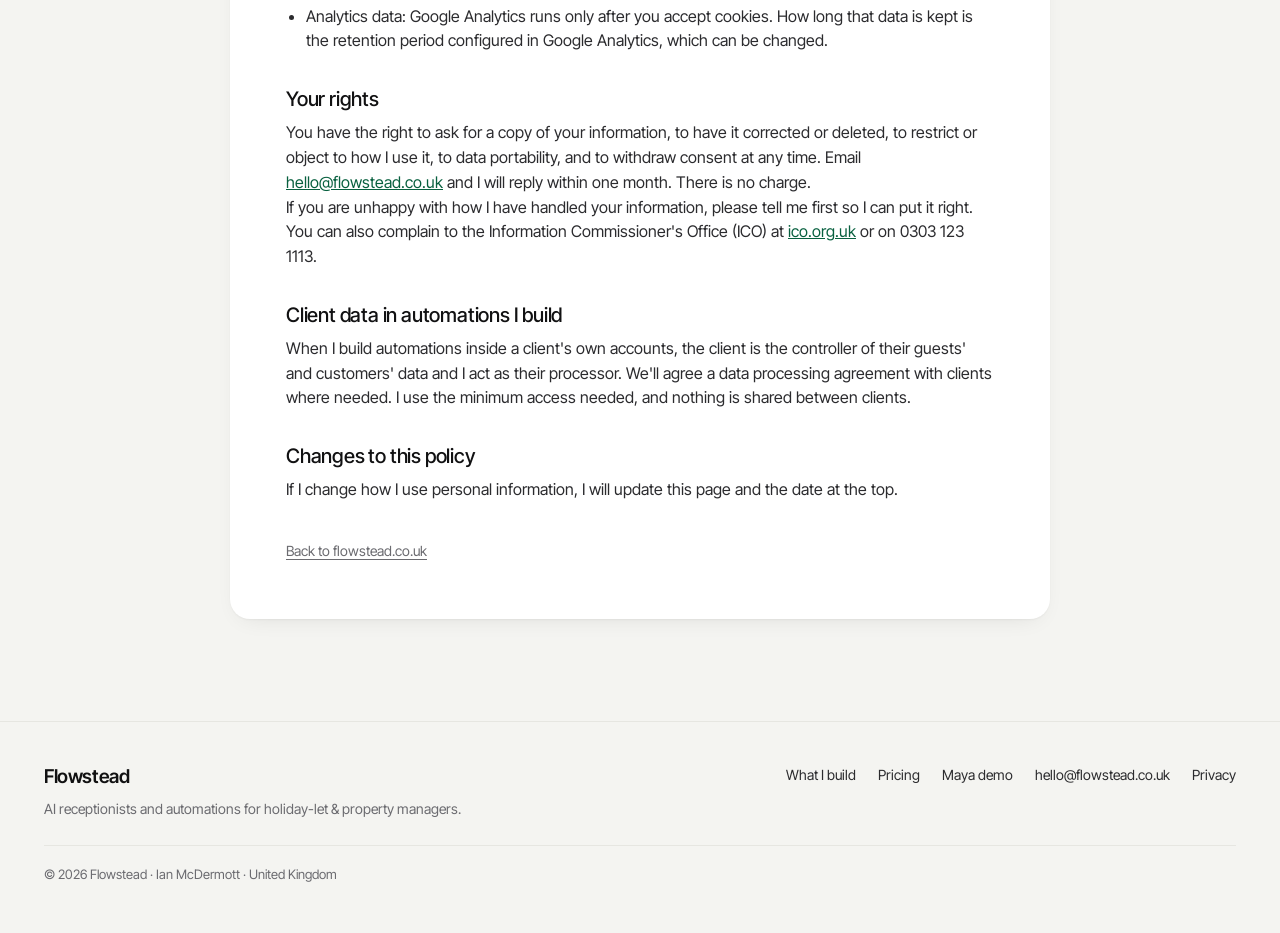
==== commit 913fe294: "Remove public reviewer notes from the privacy page. Replace each [CHECK] marker with neutral wording" ====
--- a/privacy.html
+++ b/privacy.html
@@ -37,14 +37,14 @@
       <p class="sub">Last updated 21 November 2026. This page explains what personal information Flowstead collects through this website and when you contact me, why, how long I keep it, and your rights under UK data protection law (UK GDPR and the Data Protection Act 2018).</p>
 
       <h2>Who I am</h2>
-      <p>Flowstead is run by Ian McDermott as a sole trader in the United Kingdom. I am the controller of the personal information described here. You can reach me at <a href="mailto:hello@flowstead.co.uk">hello@flowstead.co.uk</a>. <span class="check">[CHECK: add a postal or business address if required, and the ICO registration number once the data protection fee is paid, or confirm an exemption applies.]</span></p>
+      <p>Flowstead is run by Ian McDermott as a sole trader in the United Kingdom. I am the controller of the personal information described here. You can contact me by email at <a href="mailto:hello@flowstead.co.uk">hello@flowstead.co.uk</a>.</p>
 
       <h2>What I collect</h2>
       <ul>
         <li><b>When you email me:</b> your name, email address, and anything you choose to include in your message.</li>
         <li><b>When you book a call through Calendly:</b> your name, email address, the time you pick and any answers you give on the booking form. Calendly processes this on my behalf and sends me the booking details.</li>
         <li><b>During an audit or project:</b> business contact details and information about how your business works that you choose to share.</li>
-        <li><b>The free checklist:</b> it is a direct download, so nothing is collected. If you ask for it by email, I use your email address only to send it and answer any follow-up. <span class="check">[CHECK: update this section if an email signup form is switched back on.]</span></li>
+        <li><b>The free checklist:</b> it is a PDF you download from this site. The download does not ask for your name, email or any other details. If you email me to ask for a copy, I use your email address only to send it and to answer any follow-up.</li>
         <li><b>Website analytics:</b> only if you click Accept on the cookie banner, Google Analytics records how the site is used (pages viewed, approximate location, device and browser type). If you decline, analytics cookies are not set. Your choice is stored in your browser's local storage so the banner doesn't keep appearing.</li>
         <li><b>Hosting:</b> the site is hosted on GitHub Pages, which may log technical data such as IP addresses for security and to keep the service running.</li>
       </ul>
@@ -54,17 +54,17 @@
         <li>To reply to your enquiry, run the free audit and send the written map: <b>legitimate interests</b> (responding to people who contact me) or <b>steps before entering a contract</b> at your request.</li>
         <li>To deliver and invoice paid work: <b>performance of a contract</b>, and <b>legal obligation</b> for tax and accounting records.</li>
         <li>For website analytics: <b>your consent</b>, which you can withdraw at any time by clearing this site's data in your browser and choosing Decline.</li>
-        <li>I do not sell your information or use it for automated decisions that have legal effects on you. I will only send you marketing emails if you have asked for them, and every one will let you opt out. <span class="check">[CHECK: confirm this matches how you plan to do email follow-ups and cold outreach (PECR rules on business contacts).]</span></li>
+        <li>I do not sell your information or use it for automated decisions that have legal effects on you. Details collected through this website are not used to sign you up for marketing emails.</li>
       </ul>
 
       <h2>Who I share it with</h2>
-      <p>Only with the services I use to run Flowstead, acting on my instructions: my email provider, Calendly (bookings), Google (analytics, only with consent) and GitHub (website hosting). Some of these are based outside the UK, mainly in the United States, and rely on approved safeguards such as the UK International Data Transfer Addendum or the UK-US data bridge. <span class="check">[CHECK: confirm the email provider, and the transfer mechanism each supplier relies on.]</span> I may also need to share information if the law requires it.</p>
+      <p>Only with the services I use to run Flowstead, acting on my instructions: the service that hosts my email, Calendly (bookings), Google (analytics, only after you consent) and GitHub (website hosting). Some of these services are based outside the United Kingdom. I may also need to share information if the law requires it.</p>
 
       <h2>How long I keep it</h2>
       <ul>
         <li>Enquiries and audit notes that don't lead to work: up to 2 years after our last contact, then deleted.</li>
         <li>Client project and invoicing records: 6 years after the end of the tax year they relate to, as required for UK tax records.</li>
-        <li>Analytics data: kept in Google Analytics for up to 14 months. <span class="check">[CHECK: match this to the retention setting in your GA4 property.]</span></li>
+        <li>Analytics data: Google Analytics runs only after you accept cookies. How long that data is kept is the retention period configured in Google Analytics, which can be changed.</li>
       </ul>
 
       <h2>Your rights</h2>
@@ -72,7 +72,7 @@
       <p>If you are unhappy with how I have handled your information, please tell me first so I can put it right. You can also complain to the Information Commissioner's Office (ICO) at <a href="https://ico.org.uk/make-a-complaint/" rel="noopener">ico.org.uk</a> or on 0303 123 1113.</p>
 
       <h2>Client data in automations I build</h2>
-      <p>When I build automations inside a client's own accounts, the client is the controller of their guests' and customers' data and I act as their processor, under a written agreement. I use the minimum access needed, and nothing is shared between clients. <span class="check">[CHECK: have a standard data processing agreement ready for client work.]</span></p>
+      <p>When I build automations inside a client's own accounts, the client is the controller of their guests' and customers' data and I act as their processor. We'll agree a data processing agreement with clients where needed. I use the minimum access needed, and nothing is shared between clients.</p>
 
       <h2>Changes to this policy</h2>
       <p>If I change how I use personal information, I will update this page and the date at the top.</p>
--- a/styles.css
+++ b/styles.css
@@ -382,7 +382,6 @@
 .legal ul{padding-left:20px;margin:0}
 .legal li{margin:8px 0}
 .legal a:not(.link){color:var(--accent-d)}
-.legal .check{background:var(--amber-s);color:#7a5400;border-radius:6px;padding:1px 6px;font-size:14px}
 .legal-back{margin-top:36px}
 .legal p.kicker{color:var(--accent)}
 .legal p.sub{color:var(--muted);font-size:17px}
